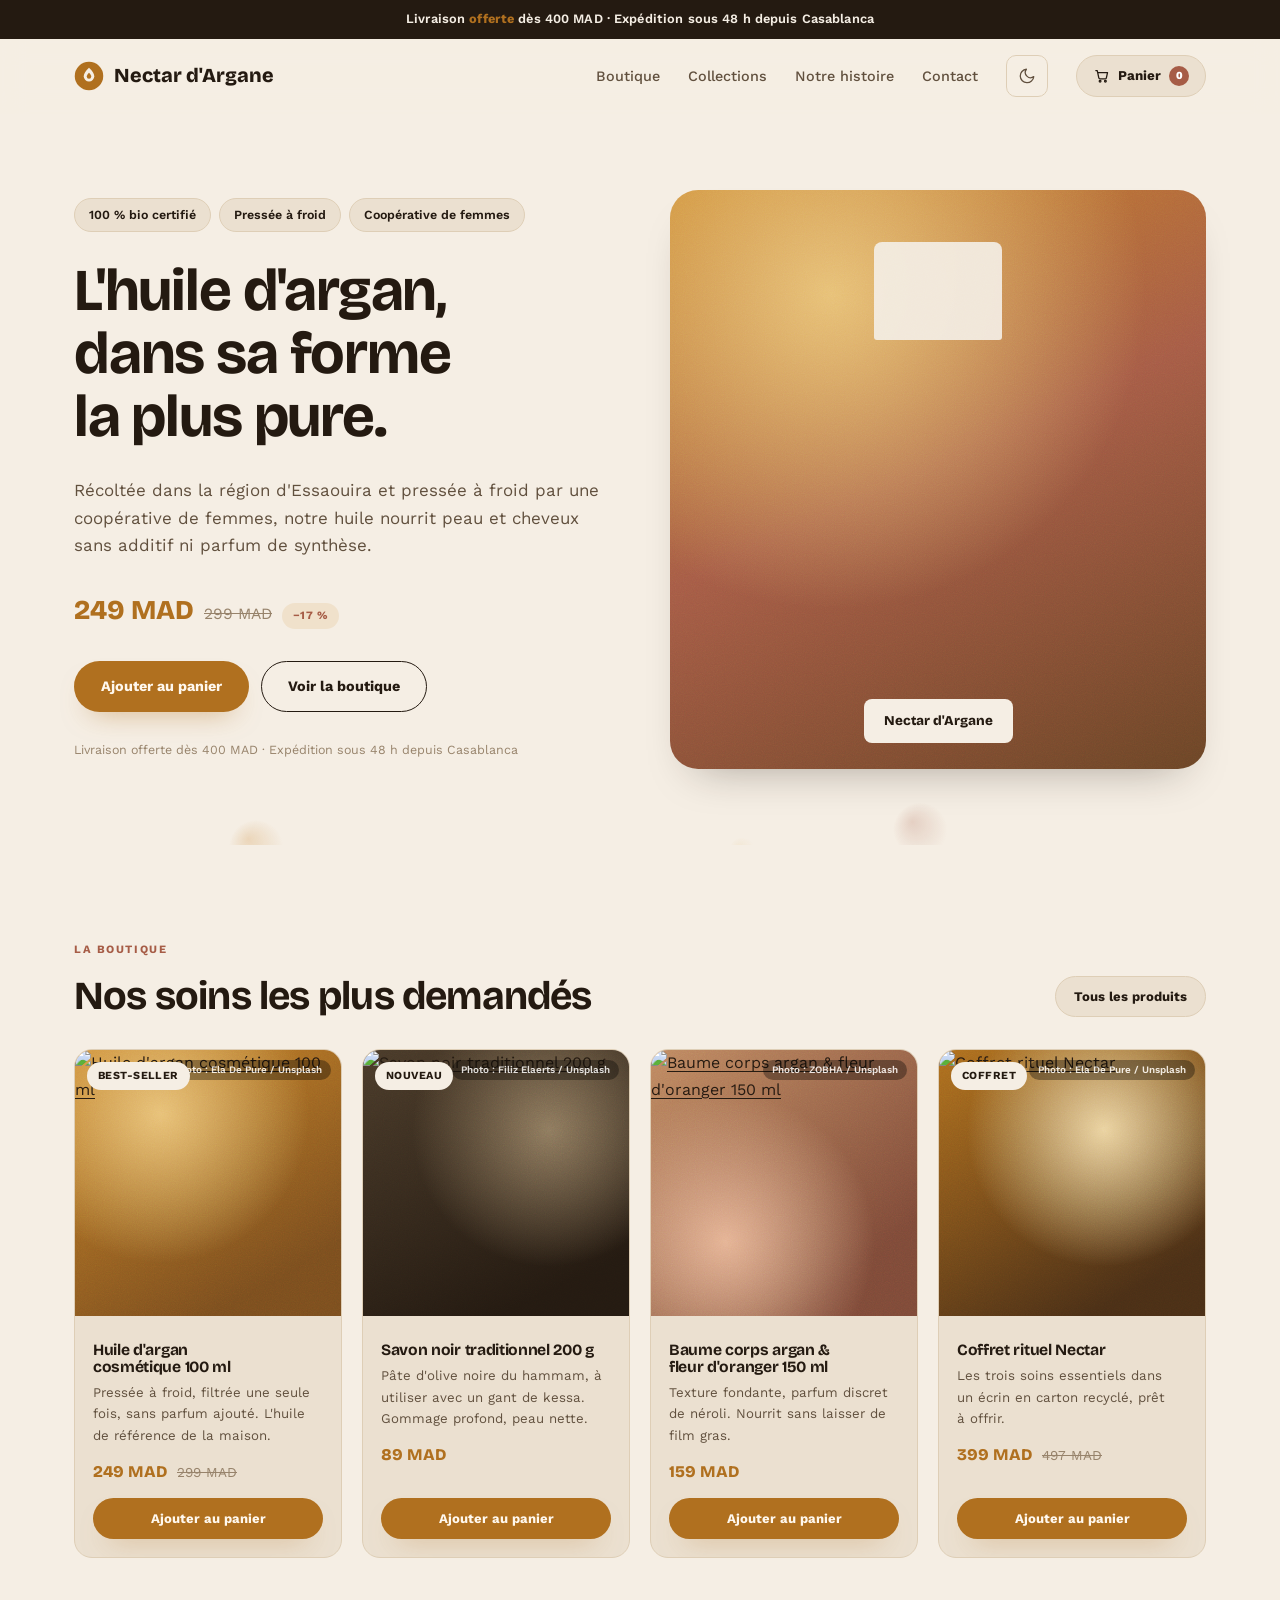
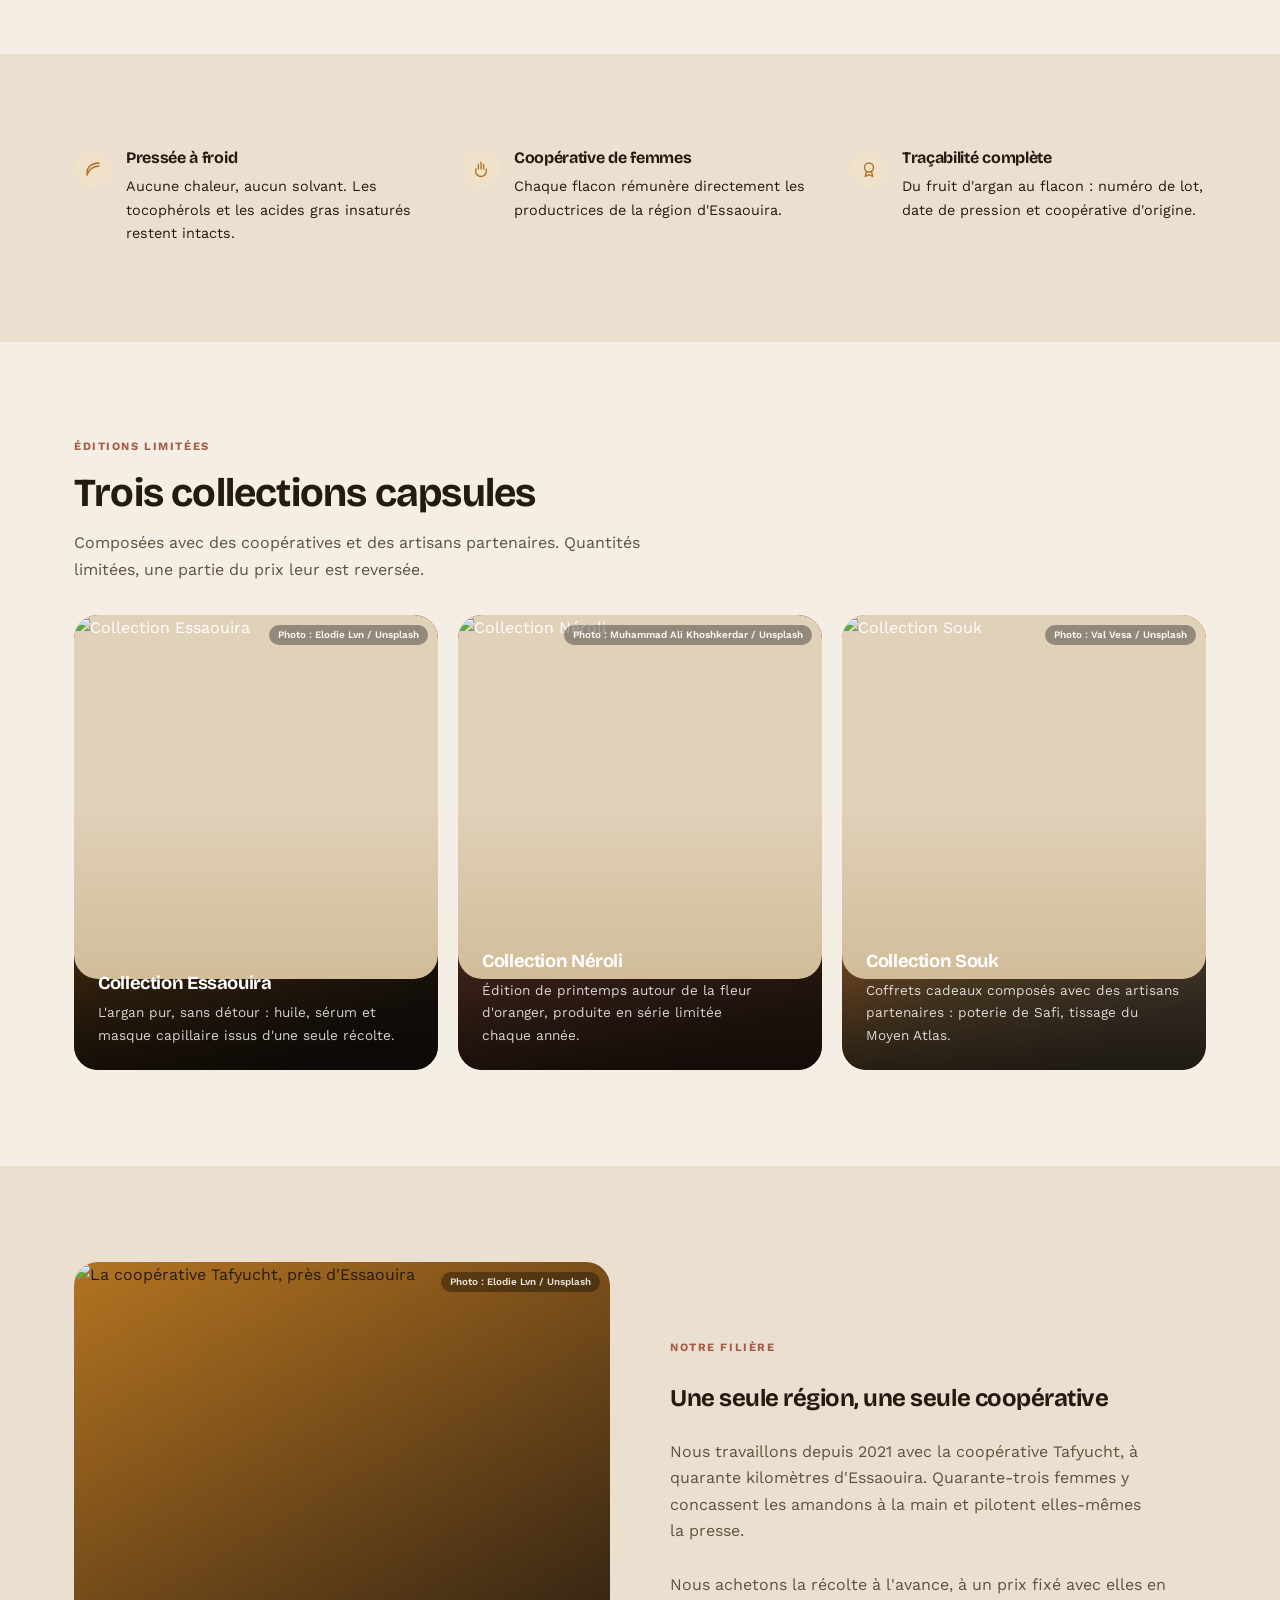
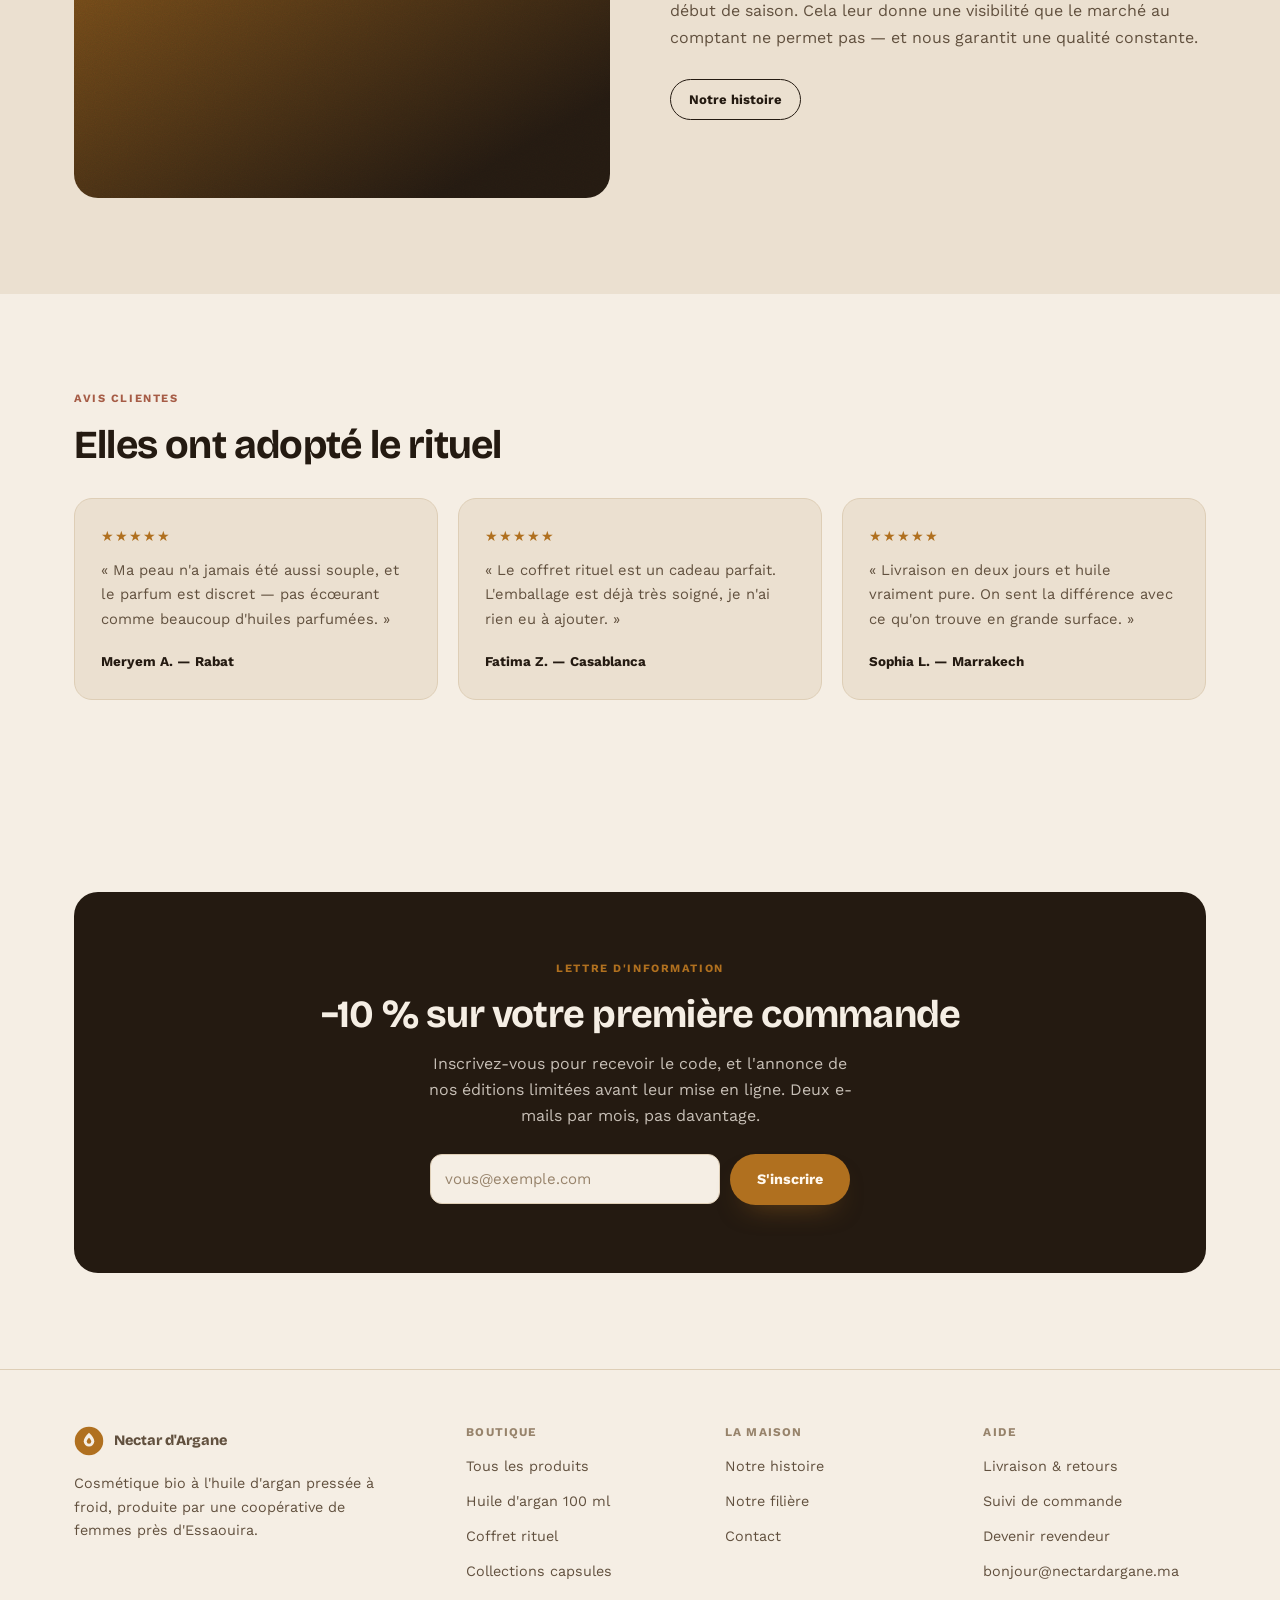
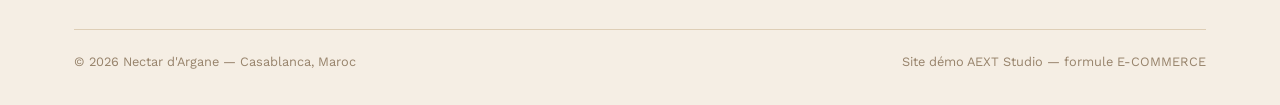
==== index.html @ ee4e7b62 "Site ecommerce-nectar-argane — livraison AEXT Studio" ====
<!DOCTYPE html>
<html lang="fr">
<head>
  <meta charset="utf-8">
  <meta name="viewport" content="width=device-width, initial-scale=1">

  <title>Nectar d&#x27;Argane — Cosmétique bio à l&#x27;huile d&#x27;argan</title>
  <meta name="description" content="Huile d&#x27;argan bio pressée à froid, savon noir, baumes et coffrets. Produits par une coopérative de femmes près d&#x27;Essaouira. Livraison offerte dès 400 MAD.">
  <link rel="canonical" href="https://nectardargane.ma/">

  <meta name="theme-color" content="#F5EEE4" media="(prefers-color-scheme: light)">
  <meta name="theme-color" content="#1B1310" media="(prefers-color-scheme: dark)">

  <meta property="og:type" content="website">
  <meta property="og:site_name" content="Nectar d&#x27;Argane">
  <meta property="og:title" content="Nectar d&#x27;Argane — Cosmétique bio à l&#x27;huile d&#x27;argan">
  <meta property="og:description" content="Huile d&#x27;argan bio pressée à froid, savon noir, baumes et coffrets. Produits par une coopérative de femmes près d&#x27;Essaouira. Livraison offerte dès 400 MAD.">
  <meta property="og:url" content="https://nectardargane.ma/">
  <meta property="og:locale" content="fr_MA">
  <meta property="og:image" content="https://nectardargane.ma/assets/img/og-image.png">
  <meta property="og:image:width" content="1200">
  <meta property="og:image:height" content="630">
  <meta name="twitter:card" content="summary_large_image">
  <meta name="twitter:title" content="Nectar d&#x27;Argane — Cosmétique bio à l&#x27;huile d&#x27;argan">
  <meta name="twitter:description" content="Huile d&#x27;argan bio pressée à froid, savon noir, baumes et coffrets. Produits par une coopérative de femmes près d&#x27;Essaouira. Livraison offerte dès 400 MAD.">
  <meta name="twitter:image" content="https://nectardargane.ma/assets/img/og-image.png">

  <link rel="icon" href="assets/img/favicon.svg" type="image/svg+xml">
  <link rel="apple-touch-icon" href="assets/img/favicon.svg">
  <link rel="manifest" href="site.webmanifest">

  <link rel="preconnect" href="https://fonts.googleapis.com">
  <link rel="preconnect" href="https://fonts.gstatic.com" crossorigin>
  <link rel="stylesheet" href="https://fonts.googleapis.com/css2?family=Bricolage+Grotesque:opsz,wght@12..96,400;12..96,600;12..96,700;12..96,800&family=Work+Sans:wght@400;500;600;700&display=swap">

  <link rel="stylesheet" href="assets/css/base.css">
  <link rel="stylesheet" href="assets/css/theme.css">

  <script>(function(){try{var t=localStorage.getItem('aext-theme');if(t==='dark'||t==='light')document.documentElement.setAttribute('data-theme',t);}catch(e){}})();</script>
  <script type="application/ld+json">{"@context":"https://schema.org","@type":"Store","name":"Nectar d'Argane","description":"Cosmétique bio à l'huile d'argan pressée à froid, en filière équitable.","url":"https://nectardargane.ma","email":"bonjour@nectardargane.ma","telephone":"+212600000000","image":"https://nectardargane.ma/assets/img/og-image.png","priceRange":"89 - 649 MAD","currenciesAccepted":"MAD","paymentAccepted":"Carte bancaire, paiement à la livraison","address":{"@type":"PostalAddress","addressLocality":"Casablanca","addressCountry":"MA"},"areaServed":{"@type":"Country","name":"Maroc"}}</script>
</head>
<body>

<a class="skip-link" href="#main">Aller au contenu</a>
<div class="announce">Livraison <strong>offerte</strong> dès 400 MAD · Expédition sous 48 h depuis Casablanca</div>

<header class="site-header">
  <div class="container site-header__inner">
    <a class="brand" href="index.html" aria-label="Nectar d&#x27;Argane — accueil"><svg xmlns="http://www.w3.org/2000/svg" viewBox="0 0 40 40" width="40" height="40" role="img" aria-label="Nectar d'Argane">
  <circle cx="20" cy="20" r="19" fill="#B0701F"/>
  <path d="M20 9c4.5 4.4 7 8 7 11.4A7 7 0 0 1 13 20.4C13 17 15.5 13.4 20 9z" fill="#F5EEE4"/>
  <path d="M20 15.5c1.9 2 3 3.6 3 5.1a3 3 0 1 1-6 0c0-1.5 1.1-3.1 3-5.1z" fill="#B0701F"/>
</svg><span>Nectar d'Argane</span></a>

    <nav class="nav" aria-label="Navigation principale">
      <ul class="nav__list">
            <li><a class="nav__link" href="boutique.html">Boutique</a></li>
            <li><a class="nav__link" href="collections.html">Collections</a></li>
            <li><a class="nav__link" href="histoire.html">Notre histoire</a></li>
            <li><a class="nav__link" href="contact.html">Contact</a></li>
      </ul>
      <button class="theme-toggle" data-theme-toggle type="button" aria-label="Changer de thème"><svg class="theme-toggle__moon" viewBox="0 0 24 24" fill="none" stroke="currentColor" stroke-width="1.7" stroke-linecap="round" stroke-linejoin="round" aria-hidden="true"><path d="M21 12.8A9 9 0 1 1 11.2 3a7 7 0 0 0 9.8 9.8z"/></svg><svg class="theme-toggle__sun" viewBox="0 0 24 24" fill="none" stroke="currentColor" stroke-width="1.7" stroke-linecap="round" aria-hidden="true"><circle cx="12" cy="12" r="4"/><path d="M12 2v2M12 20v2M4.9 4.9l1.4 1.4M17.7 17.7l1.4 1.4M2 12h2M20 12h2M4.9 19.1l1.4-1.4M17.7 6.3l1.4-1.4"/></svg></button>
      <a class="cart-btn" href="panier.html" data-cart-btn aria-label="Panier vide"><svg viewBox="0 0 24 24" width="17" height="17" fill="none" stroke="currentColor" stroke-width="1.8" stroke-linecap="round" stroke-linejoin="round" aria-hidden="true"><path d="M4 5h2l2.2 10.5a1.6 1.6 0 0 0 1.6 1.3h7.4a1.6 1.6 0 0 0 1.6-1.2L20.5 8H7"/><circle cx="10" cy="20" r="1.2"/><circle cx="17.5" cy="20" r="1.2"/></svg><span class="cart-btn__label">Panier</span> <span class="cart-count" data-cart-count>0</span></a>
    </nav>

    <button class="nav-toggle" data-nav-toggle type="button"
            aria-expanded="false" aria-controls="nav-drawer" aria-label="Ouvrir le menu"><svg class="nav-toggle__open" viewBox="0 0 24 24" fill="none" stroke="currentColor" stroke-width="1.8" stroke-linecap="round" aria-hidden="true"><path d="M3 6h18M3 12h18M3 18h18"/></svg><svg class="nav-toggle__close" viewBox="0 0 24 24" fill="none" stroke="currentColor" stroke-width="1.8" stroke-linecap="round" aria-hidden="true"><path d="M6 6l12 12M18 6L6 18"/></svg></button>
  </div>

  <div class="nav-drawer" id="nav-drawer" data-nav-drawer data-open="false">
        <a href="boutique.html">Boutique</a>
        <a href="collections.html">Collections</a>
        <a href="histoire.html">Notre histoire</a>
        <a href="contact.html">Contact</a>
    <a class="btn btn--primary" href="panier.html">Panier</a>
  </div>
</header>

<main id="main">

  <section class="hero">
    <canvas class="hero-canvas" data-hero-canvas aria-hidden="true"></canvas>
    <div class="container hero__grid">
      <div class="flow flow--lg" data-reveal>
        <div class="cluster" style="--cluster-gap:8px">
          <span class="pill">100 % bio certifié</span>
          <span class="pill">Pressée à froid</span>
          <span class="pill">Coopérative de femmes</span>
        </div>
        <h1>L'huile d'argan, dans sa forme la plus pure.</h1>
        <p class="lede">Récoltée dans la région d'Essaouira et pressée à froid par une coopérative de femmes,
           notre huile nourrit peau et cheveux sans additif ni parfum de synthèse.</p>
        <div class="price">
          <span class="price__now">249 MAD</span>
          <span class="price__was">299 MAD</span>
          <span class="badge">−17 %</span>
        </div>
        <div class="cluster">
          <button class="btn btn--primary" type="button" data-add-to-cart data-id="huile-argan-100" data-name="Huile d'argan 100 ml" data-price="249" data-art="art--huile">Ajouter au panier</button>
          <a class="btn btn--ghost" href="boutique.html">Voir la boutique</a>
        </div>
        <p class="form__note">Livraison offerte dès 400 MAD · Expédition sous 48 h depuis Casablanca</p>
      </div>
      <div class="bottle" data-reveal><span class="bottle__label">Nectar d'Argane</span></div>
    </div>
  </section>

  <section class="section">
    <div class="container">
      <div class="cluster" style="justify-content:space-between;align-items:flex-end;gap:24px;margin-bottom:32px">
        <div class="section-head flow" data-reveal>
          <span class="eyebrow">La boutique</span>
          <h2>Nos soins les plus demandés</h2>
        </div>
        <a class="btn btn--quiet btn--sm" href="boutique.html" data-reveal>Tous les produits</a>
      </div>
      <div class="grid grid--4">
        <article class="card product-card" data-reveal>
        <div class="media art art--huile">
          <a href="produit-huile-argan.html" style="display:block;width:100%;height:100%"><img src="https://images.unsplash.com/photo-1779492907379-0894f8807533?crop=entropy&amp;cs=tinysrgb&amp;fit=max&amp;fm=jpg&amp;q=80&amp;w=1080" alt="Huile d'argan cosmétique 100 ml" loading="lazy" decoding="async"></a>
          <a class="media__credit" href="https://unsplash.com/@eladepure?utm_source=aext-studio&amp;utm_medium=referral" target="_blank" rel="noopener noreferrer">Photo : Ela De Pure / Unsplash</a>
          <span class="media__tag">Best-seller</span>
        </div>
        <div class="product-card__body">
          <a href="produit-huile-argan.html" style="text-decoration:none;color:inherit"><h3>Huile d'argan cosmétique 100 ml</h3></a>
          <p style="font-size:.83rem;margin:0">Pressée à froid, filtrée une seule fois, sans parfum ajouté. L'huile de référence de la maison.</p>
          <div class="price" style="margin-block:6px">
            <span class="product-card__price">249 MAD</span><span class="price__was" style="font-size:.85rem">299 MAD</span>
          </div>
          <button class="btn btn--primary btn--sm btn--full" type="button" data-add-to-cart data-id="huile-argan-100" data-name="Huile d'argan 100 ml" data-price="249" data-art="art--huile">Ajouter au panier</button>
        </div>
      </article>
        <article class="card product-card" data-reveal>
        <div class="media art art--savon">
          <a href="produit-savon-noir.html" style="display:block;width:100%;height:100%"><img src="https://images.unsplash.com/photo-1751965681313-bf6caf8594a4?crop=entropy&amp;cs=tinysrgb&amp;fit=max&amp;fm=jpg&amp;q=80&amp;w=1080" alt="Savon noir traditionnel 200 g" loading="lazy" decoding="async"></a>
          <a class="media__credit" href="https://unsplash.com/@filizelaerts?utm_source=aext-studio&amp;utm_medium=referral" target="_blank" rel="noopener noreferrer">Photo : Filiz Elaerts / Unsplash</a>
          <span class="media__tag">Nouveau</span>
        </div>
        <div class="product-card__body">
          <a href="produit-savon-noir.html" style="text-decoration:none;color:inherit"><h3>Savon noir traditionnel 200 g</h3></a>
          <p style="font-size:.83rem;margin:0">Pâte d'olive noire du hammam, à utiliser avec un gant de kessa. Gommage profond, peau nette.</p>
          <div class="price" style="margin-block:6px">
            <span class="product-card__price">89 MAD</span>
          </div>
          <button class="btn btn--primary btn--sm btn--full" type="button" data-add-to-cart data-id="savon-noir-200" data-name="Savon noir 200 g" data-price="89" data-art="art--savon">Ajouter au panier</button>
        </div>
      </article>
        <article class="card product-card" data-reveal>
        <div class="media art art--baume">
          <a href="produit-baume-corps.html" style="display:block;width:100%;height:100%"><img src="https://images.unsplash.com/photo-1732861612298-969e145fc4b7?crop=entropy&amp;cs=tinysrgb&amp;fit=max&amp;fm=jpg&amp;q=80&amp;w=1080" alt="Baume corps argan &amp; fleur d'oranger 150 ml" loading="lazy" decoding="async"></a>
          <a class="media__credit" href="https://unsplash.com/@zobhalife?utm_source=aext-studio&amp;utm_medium=referral" target="_blank" rel="noopener noreferrer">Photo : ZOBHA / Unsplash</a>
          
        </div>
        <div class="product-card__body">
          <a href="produit-baume-corps.html" style="text-decoration:none;color:inherit"><h3>Baume corps argan &amp; fleur d'oranger 150 ml</h3></a>
          <p style="font-size:.83rem;margin:0">Texture fondante, parfum discret de néroli. Nourrit sans laisser de film gras.</p>
          <div class="price" style="margin-block:6px">
            <span class="product-card__price">159 MAD</span>
          </div>
          <button class="btn btn--primary btn--sm btn--full" type="button" data-add-to-cart data-id="baume-corps-150" data-name="Baume corps 150 ml" data-price="159" data-art="art--baume">Ajouter au panier</button>
        </div>
      </article>
        <article class="card product-card" data-reveal>
        <div class="media art art--coffret">
          <a href="produit-coffret.html" style="display:block;width:100%;height:100%"><img src="https://images.unsplash.com/photo-1765963449601-02d96e3dcfcb?crop=entropy&amp;cs=tinysrgb&amp;fit=max&amp;fm=jpg&amp;q=80&amp;w=1080" alt="Coffret rituel Nectar" loading="lazy" decoding="async"></a>
          <a class="media__credit" href="https://unsplash.com/@eladepure?utm_source=aext-studio&amp;utm_medium=referral" target="_blank" rel="noopener noreferrer">Photo : Ela De Pure / Unsplash</a>
          <span class="media__tag">Coffret</span>
        </div>
        <div class="product-card__body">
          <a href="produit-coffret.html" style="text-decoration:none;color:inherit"><h3>Coffret rituel Nectar</h3></a>
          <p style="font-size:.83rem;margin:0">Les trois soins essentiels dans un écrin en carton recyclé, prêt à offrir.</p>
          <div class="price" style="margin-block:6px">
            <span class="product-card__price">399 MAD</span><span class="price__was" style="font-size:.85rem">497 MAD</span>
          </div>
          <button class="btn btn--primary btn--sm btn--full" type="button" data-add-to-cart data-id="coffret-rituel" data-name="Coffret rituel" data-price="399" data-art="art--coffret">Ajouter au panier</button>
        </div>
      </article>
      </div>
    </div>
  </section>

  <section class="section surface">
    <div class="container">
      <div class="grid grid--3" style="--grid-gap:32px">
        <div class="promise" data-reveal>
          <span class="promise__mark"><svg viewBox="0 0 24 24" fill="none" stroke="currentColor" stroke-width="1.8" stroke-linecap="round" stroke-linejoin="round"><path d="M20 4C10 4 4 9.5 4 17c0 1 .1 2 .3 3"/><path d="M4.5 19C7 12 12.5 8.5 20 8"/></svg></span>
          <div class="flow flow--sm">
            <h3 style="font-size:1rem">Pressée à froid</h3>
            <p style="font-size:.9rem">Aucune chaleur, aucun solvant. Les tocophérols et les acides gras insaturés restent intacts.</p>
          </div>
        </div>
        <div class="promise" data-reveal>
          <span class="promise__mark"><svg viewBox="0 0 24 24" fill="none" stroke="currentColor" stroke-width="1.8" stroke-linecap="round" stroke-linejoin="round"><path d="M12 3v9M8.5 6v6M15.5 6v6"/><path d="M5 12v3a7 7 0 0 0 14 0v-3"/></svg></span>
          <div class="flow flow--sm">
            <h3 style="font-size:1rem">Coopérative de femmes</h3>
            <p style="font-size:.9rem">Chaque flacon rémunère directement les productrices de la région d'Essaouira.</p>
          </div>
        </div>
        <div class="promise" data-reveal>
          <span class="promise__mark"><svg viewBox="0 0 24 24" fill="none" stroke="currentColor" stroke-width="1.8" stroke-linecap="round" stroke-linejoin="round"><circle cx="12" cy="10" r="6"/><path d="M8.5 15.5 7 22l5-2.5L17 22l-1.5-6.5"/></svg></span>
          <div class="flow flow--sm">
            <h3 style="font-size:1rem">Traçabilité complète</h3>
            <p style="font-size:.9rem">Du fruit d'argan au flacon : numéro de lot, date de pression et coopérative d'origine.</p>
          </div>
        </div>
      </div>
    </div>
  </section>

  <section class="section">
    <div class="container">
      <div class="section-head flow" data-reveal style="margin-bottom:32px">
        <span class="eyebrow">Éditions limitées</span>
        <h2>Trois collections capsules</h2>
        <p>Composées avec des coopératives et des artisans partenaires. Quantités limitées, une partie du prix leur est reversée.</p>
      </div>
      <div class="grid grid--3">
        <div class="collection-card art art--essaouira" data-reveal>
          <div class="media" style="position:absolute;inset:0;border-radius:inherit;z-index:0"><img src="https://images.unsplash.com/photo-1672753047642-d7d556483ae9?crop=entropy&amp;cs=tinysrgb&amp;fit=max&amp;fm=jpg&amp;q=80&amp;w=1080" alt="Collection Essaouira" loading="lazy" decoding="async"></div>
          <a class="media__credit" href="https://unsplash.com/@elodielv?utm_source=aext-studio&amp;utm_medium=referral" target="_blank" rel="noopener noreferrer">Photo : Elodie Lvn / Unsplash</a>
          <a href="collections.html" style="text-decoration:none;color:inherit;display:block;position:relative;z-index:1">
            <div class="flow flow--sm">
              <h3>Collection Essaouira</h3>
              <p>L'argan pur, sans détour : huile, sérum et masque capillaire issus d'une seule récolte.</p>
            </div>
          </a>
        </div>
        <div class="collection-card art art--neroli" data-reveal>
          <div class="media" style="position:absolute;inset:0;border-radius:inherit;z-index:0"><img src="https://images.unsplash.com/photo-1651057280467-6fb1f9001c78?crop=entropy&amp;cs=tinysrgb&amp;fit=max&amp;fm=jpg&amp;q=80&amp;w=1080" alt="Collection Néroli" loading="lazy" decoding="async"></div>
          <a class="media__credit" href="https://unsplash.com/@muhammadali666?utm_source=aext-studio&amp;utm_medium=referral" target="_blank" rel="noopener noreferrer">Photo : Muhammad Ali Khoshkerdar / Unsplash</a>
          <a href="collections.html" style="text-decoration:none;color:inherit;display:block;position:relative;z-index:1">
            <div class="flow flow--sm">
              <h3>Collection Néroli</h3>
              <p>Édition de printemps autour de la fleur d'oranger, produite en série limitée chaque année.</p>
            </div>
          </a>
        </div>
        <div class="collection-card art art--souk" data-reveal>
          <div class="media" style="position:absolute;inset:0;border-radius:inherit;z-index:0"><img src="https://images.unsplash.com/photo-1772203151689-9aef3e0396be?crop=entropy&amp;cs=tinysrgb&amp;fit=max&amp;fm=jpg&amp;q=80&amp;w=1080" alt="Collection Souk" loading="lazy" decoding="async"></div>
          <a class="media__credit" href="https://unsplash.com/@adspedia?utm_source=aext-studio&amp;utm_medium=referral" target="_blank" rel="noopener noreferrer">Photo : Val Vesa / Unsplash</a>
          <a href="collections.html" style="text-decoration:none;color:inherit;display:block;position:relative;z-index:1">
            <div class="flow flow--sm">
              <h3>Collection Souk</h3>
              <p>Coffrets cadeaux composés avec des artisans partenaires : poterie de Safi, tissage du Moyen Atlas.</p>
            </div>
          </a>
        </div>
      </div>
    </div>
  </section>

  <section class="section surface">
    <div class="container">
      <div class="grid grid--split" style="--split:1fr 1fr;gap:clamp(32px,5vw,60px)">
        <div class="media art art--essaouira" style="--media-ratio:1/1;border-radius:var(--radius-lg)" data-reveal><img src="https://images.unsplash.com/photo-1672753047642-d7d556483ae9?crop=entropy&amp;cs=tinysrgb&amp;fit=max&amp;fm=jpg&amp;q=80&amp;w=1080" alt="La coopérative Tafyucht, près d'Essaouira" loading="lazy" decoding="async"><a class="media__credit" href="https://unsplash.com/@elodielv?utm_source=aext-studio&amp;utm_medium=referral" target="_blank" rel="noopener noreferrer">Photo : Elodie Lvn / Unsplash</a></div>
        <div class="flow flow--lg" data-reveal>
          <span class="eyebrow">Notre filière</span>
          <h2>Une seule région, une seule coopérative</h2>
          <p class="text-soft">Nous travaillons depuis 2021 avec la coopérative Tafyucht, à quarante kilomètres d'Essaouira.
             Quarante-trois femmes y concassent les amandons à la main et pilotent elles-mêmes la presse.</p>
          <p class="text-soft">Nous achetons la récolte à l'avance, à un prix fixé avec elles en début de saison.
             Cela leur donne une visibilité que le marché au comptant ne permet pas — et nous garantit une qualité constante.</p>
          <div class="cluster"><a class="btn btn--ghost btn--sm" href="histoire.html">Notre histoire</a></div>
        </div>
      </div>
    </div>
  </section>

  <section class="section">
    <div class="container">
      <div class="section-head flow" data-reveal style="margin-bottom:32px">
        <span class="eyebrow">Avis clientes</span>
        <h2>Elles ont adopté le rituel</h2>
      </div>
      <div class="grid grid--3">
        <article class="card" data-reveal>
          <div class="stars" aria-label="5 étoiles sur 5">★★★★★</div>
          <p style="font-size:.92rem">« Ma peau n'a jamais été aussi souple, et le parfum est discret — pas écœurant comme beaucoup d'huiles parfumées. »</p>
          <strong style="font-size:.84rem;margin-top:auto;padding-top:10px">Meryem A. — Rabat</strong>
        </article>
        <article class="card" data-reveal>
          <div class="stars" aria-label="5 étoiles sur 5">★★★★★</div>
          <p style="font-size:.92rem">« Le coffret rituel est un cadeau parfait. L'emballage est déjà très soigné, je n'ai rien eu à ajouter. »</p>
          <strong style="font-size:.84rem;margin-top:auto;padding-top:10px">Fatima Z. — Casablanca</strong>
        </article>
        <article class="card" data-reveal>
          <div class="stars" aria-label="5 étoiles sur 5">★★★★★</div>
          <p style="font-size:.92rem">« Livraison en deux jours et huile vraiment pure. On sent la différence avec ce qu'on trouve en grande surface. »</p>
          <strong style="font-size:.84rem;margin-top:auto;padding-top:10px">Sophia L. — Marrakech</strong>
        </article>
      </div>
    </div>
  </section>


  <section class="section">
    <div class="container">
      <div class="cta-band" data-reveal>
        <div class="flow" style="align-items:center">
          <span class="eyebrow" style="color:var(--accent)">Lettre d'information</span>
          <h2 style="font-size:clamp(1.7rem,3.2vw,2.4rem)">−10 % sur votre première commande</h2>
          <p style="max-width:44ch">Inscrivez-vous pour recevoir le code, et l'annonce de nos éditions limitées
             avant leur mise en ligne. Deux e-mails par mois, pas davantage.</p>
          <form class="form" data-form novalidate style="max-width:420px;width:100%;margin-top:8px">
            <div class="cluster" style="--cluster-gap:10px;flex-wrap:nowrap;align-items:flex-start">
              <div class="field" style="flex:1">
                <label class="visually-hidden" for="nl-mail">Votre adresse e-mail</label>
                <input id="nl-mail" name="email" type="email" required placeholder="vous@exemple.com"
                       style="background:var(--ground)">
                <span class="field__error">Merci d'indiquer une adresse e-mail valide.</span>
              </div>
              <button class="btn btn--primary" type="submit">S'inscrire</button>
            </div>
            <div class="honeypot" aria-hidden="true">
              <label for="nl-hp">Ne pas remplir</label>
              <input id="nl-hp" name="site-web" type="text" tabindex="-1" autocomplete="off">
            </div>
            <p class="form__status" role="status" aria-live="polite"></p>
          </form>
        </div>
      </div>
    </div>
  </section>
</main>

<footer class="site-footer">
  <div class="container">
    <div class="site-footer__grid">
      <div class="flow">
        <a class="brand" href="index.html"><svg xmlns="http://www.w3.org/2000/svg" viewBox="0 0 40 40" width="40" height="40" role="img" aria-label="Nectar d'Argane">
  <circle cx="20" cy="20" r="19" fill="#B0701F"/>
  <path d="M20 9c4.5 4.4 7 8 7 11.4A7 7 0 0 1 13 20.4C13 17 15.5 13.4 20 9z" fill="#F5EEE4"/>
  <path d="M20 15.5c1.9 2 3 3.6 3 5.1a3 3 0 1 1-6 0c0-1.5 1.1-3.1 3-5.1z" fill="#B0701F"/>
</svg><span>Nectar d&#x27;Argane</span></a>
        <p class="text-soft" style="font-size:.9rem;max-width:34ch">Cosmétique bio à l&#x27;huile d&#x27;argan pressée à froid, produite par une coopérative de femmes près d&#x27;Essaouira.</p>
        
      </div>
      <div>
        <h4>Boutique</h4>
        <ul>
          <li><a href="boutique.html">Tous les produits</a></li>
          <li><a href="produit-huile-argan.html">Huile d&#x27;argan 100 ml</a></li>
          <li><a href="produit-coffret.html">Coffret rituel</a></li>
          <li><a href="collections.html">Collections capsules</a></li>
        </ul>
      </div>
      <div>
        <h4>La maison</h4>
        <ul>
          <li><a href="histoire.html">Notre histoire</a></li>
          <li><a href="histoire.html">Notre filière</a></li>
          <li><a href="contact.html">Contact</a></li>
        </ul>
      </div>
      <div>
        <h4>Aide</h4>
        <ul>
          <li><a href="boutique.html">Livraison &amp; retours</a></li>
          <li><a href="contact.html">Suivi de commande</a></li>
          <li><a href="contact.html">Devenir revendeur</a></li>
          <li><a href="mailto:bonjour@nectardargane.ma">bonjour@nectardargane.ma</a></li>
        </ul>
      </div>
    </div>
    <div class="site-footer__bottom">
      <span>© <span data-year>2026</span> Nectar d&#x27;Argane — Casablanca, Maroc</span>
      <span>Site démo AEXT Studio — formule E-COMMERCE</span>
    </div>
  </div>
</footer>

<script src="assets/js/main.js" defer></script>
<script src="assets/js/hero.js" defer></script>
<script src="assets/js/cart.js" defer></script>
</body>
</html>
---- assets/css/base.css ----
/* ==========================================================================
   base.css — socle structurel commun (AEXT Studio)
   Ne contient AUCUNE couleur en dur : tout passe par les tokens de theme.css
   Ordre des couches : reset → layout → components → utilities
   ========================================================================== */
@layer reset, layout, components, utilities;

/* ---------- RESET ---------------------------------------------------- */
@layer reset {
  *, *::before, *::after { box-sizing: border-box; }
  * { margin: 0; }

  html {
    -webkit-text-size-adjust: 100%;
    scroll-behavior: smooth;
    scroll-padding-top: var(--header-h, 72px);
  }

  body {
    min-height: 100svh;
    font-family: var(--font-body);
    font-size: var(--fs-base);
    line-height: var(--lh-body);
    color: var(--ink);
    background: var(--ground);
    -webkit-font-smoothing: antialiased;
    text-rendering: optimizeLegibility;
  }

  img, picture, svg, video, canvas { display: block; max-width: 100%; }
  input, button, textarea, select { font: inherit; color: inherit; }
  button { background: none; border: none; cursor: pointer; }

  h1, h2, h3, h4 {
    font-family: var(--font-display);
    font-weight: var(--fw-display);
    line-height: var(--lh-display);
    letter-spacing: var(--ls-display);
    text-wrap: balance;
    color: var(--ink);
  }
  p, li { text-wrap: pretty; }

  a { color: inherit; text-decoration-thickness: 1px; text-underline-offset: 3px; }

  :focus-visible {
    outline: 2px solid var(--focus, var(--accent));
    outline-offset: 3px;
    border-radius: 2px;
  }

  ::selection { background: var(--accent); color: var(--on-accent); }

  @media (prefers-reduced-motion: reduce) {
    html { scroll-behavior: auto; }
    *, *::before, *::after {
      animation-duration: .01ms !important;
      animation-iteration-count: 1 !important;
      transition-duration: .01ms !important;
    }
  }
}

/* ---------- LAYOUT ---------------------------------------------------- */
@layer layout {
  .container {
    width: 100%;
    max-width: var(--measure-wide, 1160px);
    margin-inline: auto;
    padding-inline: var(--gutter, 24px);
  }
  .container--narrow { max-width: var(--measure-narrow, 760px); }

  .section { padding-block: var(--section-y, clamp(56px, 8vw, 104px)); }
  .section--tight { padding-block: clamp(36px, 5vw, 64px); }

  /* Flow : espacement vertical géré par le parent, jamais par les marges */
  .flow { display: flex; flex-direction: column; gap: var(--flow-gap, 1rem); }
  .flow--lg { --flow-gap: 1.75rem; }
  .flow--sm { --flow-gap: .5rem; }

  .cluster {
    display: flex; flex-wrap: wrap;
    gap: var(--cluster-gap, 12px);
    align-items: var(--cluster-align, center);
  }

  .grid { display: grid; gap: var(--grid-gap, 20px); }
  .grid--2 { grid-template-columns: repeat(2, minmax(0, 1fr)); }
  .grid--3 { grid-template-columns: repeat(3, minmax(0, 1fr)); }
  .grid--4 { grid-template-columns: repeat(4, minmax(0, 1fr)); }
  .grid--split { grid-template-columns: var(--split, 1fr 1fr); align-items: center; }

  @media (max-width: 960px) {
    .grid--4 { grid-template-columns: repeat(2, minmax(0, 1fr)); }
    .grid--3 { grid-template-columns: repeat(2, minmax(0, 1fr)); }
    .grid--split { grid-template-columns: 1fr; }
  }
  @media (max-width: 620px) {
    .grid--2, .grid--3, .grid--4 { grid-template-columns: minmax(0, 1fr); }
  }

  /* Le contenu large scrolle dans son conteneur, jamais le body */
  .scroll-x { overflow-x: auto; -webkit-overflow-scrolling: touch; }
}

/* ---------- COMPONENTS ------------------------------------------------ */
@layer components {

  /* Accès clavier */
  .skip-link {
    position: absolute; left: 12px; top: -100px; z-index: 999;
    background: var(--ink); color: var(--ground);
    padding: 10px 16px; border-radius: var(--radius-sm);
    transition: top .18s ease;
  }
  .skip-link:focus-visible { top: 12px; }

  /* --- En-tête --- */
  .site-header {
    position: sticky; top: 0; z-index: 100;
    background: color-mix(in srgb, var(--ground) 86%, transparent);
    backdrop-filter: blur(12px);
    border-bottom: 1px solid transparent;
    transition: border-color .25s ease, background .25s ease;
  }
  .site-header[data-scrolled="true"] {
    border-bottom-color: var(--line);
    background: color-mix(in srgb, var(--ground) 94%, transparent);
  }
  .site-header__inner {
    display: flex; align-items: center; justify-content: space-between;
    gap: 20px; min-height: var(--header-h, 72px);
  }

  .brand {
    display: inline-flex; align-items: center; gap: 10px;
    font-family: var(--font-display);
    font-weight: var(--fw-brand, 700);
    font-size: var(--fs-brand, 1.15rem);
    letter-spacing: var(--ls-brand, 0);
    text-decoration: none; color: var(--ink);
  }
  .brand svg, .brand img { width: var(--brand-mark, 30px); height: var(--brand-mark, 30px); flex: none; }

  .nav { display: flex; align-items: center; gap: var(--nav-gap, 28px); }
  .nav__list { display: flex; align-items: center; gap: var(--nav-gap, 28px); list-style: none; padding: 0; }
  .nav__link {
    text-decoration: none; color: var(--ink-soft);
    font-size: var(--fs-nav, .9rem); font-weight: 500;
    padding-block: 6px; position: relative;
    transition: color .18s ease;
  }
  .nav__link:hover { color: var(--ink); }
  .nav__link[aria-current="page"] { color: var(--accent); }
  .nav__link[aria-current="page"]::after {
    content: ""; position: absolute; left: 0; right: 0; bottom: 0;
    height: 2px; background: var(--accent); border-radius: 2px;
  }

  .nav-toggle {
    display: none; width: 42px; height: 42px;
    border: 1px solid var(--line); border-radius: var(--radius-sm);
    align-items: center; justify-content: center; color: var(--ink);
  }
  .nav-toggle svg { width: 20px; height: 20px; }
  .nav-toggle__close { display: none; }
  .nav-toggle[aria-expanded="true"] .nav-toggle__open { display: none; }
  .nav-toggle[aria-expanded="true"] .nav-toggle__close { display: block; }

  .nav-drawer {
    display: none; flex-direction: column;
    padding: 8px var(--gutter, 24px) 24px;
    border-top: 1px solid var(--line);
  }
  .nav-drawer[data-open="true"] { display: flex; }
  .nav-drawer a {
    padding: 14px 0; text-decoration: none; color: var(--ink);
    border-bottom: 1px solid var(--line); font-size: 1rem;
  }
  .nav-drawer .btn { margin-top: 18px; text-align: center; border-bottom: none; }

  @media (max-width: 900px) {
    .nav__list, .nav .btn { display: none; }
    .nav-toggle { display: inline-flex; }
  }

  /* --- Boutons --- */
  .btn {
    display: inline-flex; align-items: center; justify-content: center; gap: 8px;
    padding: var(--btn-py, 13px) var(--btn-px, 26px);
    border-radius: var(--radius-btn, var(--radius-sm));
    font-family: var(--font-ui, var(--font-body));
    font-weight: var(--fw-btn, 600);
    font-size: var(--fs-btn, .92rem);
    letter-spacing: var(--ls-btn, 0);
    text-transform: var(--tt-btn, none);
    text-decoration: none; white-space: nowrap;
    border: 1px solid transparent;
    transition: transform .18s ease, background .18s ease, color .18s ease, border-color .18s ease, box-shadow .18s ease;
  }
  .btn:hover { transform: translateY(-2px); }
  .btn:active { transform: translateY(0); }

  .btn--primary { background: var(--accent); color: var(--on-accent); box-shadow: var(--shadow-btn, none); }
  .btn--primary:hover { background: var(--accent-hover, var(--accent)); }

  .btn--ghost { border-color: var(--ink); color: var(--ink); }
  .btn--ghost:hover { background: var(--ink); color: var(--ground); }

  .btn--quiet { border-color: var(--line); color: var(--ink); background: var(--surface); }
  .btn--quiet:hover { border-color: var(--accent); color: var(--accent); }

  .btn--full { width: 100%; }
  .btn--sm { --btn-py: 9px; --btn-px: 18px; --fs-btn: .82rem; }

  /* --- Typographie de section --- */
  .eyebrow {
    display: inline-block;
    font-family: var(--font-ui, var(--font-body));
    font-size: var(--fs-eyebrow, .72rem);
    font-weight: 700;
    letter-spacing: var(--ls-eyebrow, .14em);
    text-transform: uppercase;
    color: var(--accent-quiet, var(--accent));
  }
  .section-head { max-width: 62ch; }
  .section-head h2 { font-size: var(--fs-h2, clamp(1.65rem, 3vw, 2.35rem)); }
  .section-head p { color: var(--ink-soft); max-width: 58ch; }

  .lede { font-size: var(--fs-lede, 1.06rem); color: var(--ink-soft); max-width: 56ch; }
  .prose { max-width: 66ch; color: var(--ink-soft); }
  .prose h2, .prose h3 { color: var(--ink); margin-top: 1.6em; }
  .prose h2:first-child, .prose h3:first-child { margin-top: 0; }
  .prose p + p { margin-top: 1em; }
  .prose ul, .prose ol { padding-left: 1.2em; display: flex; flex-direction: column; gap: .5em; margin-block: 1em; }
  .prose blockquote {
    border-left: 3px solid var(--accent);
    padding-left: 20px; margin-block: 1.5em;
    font-style: italic; color: var(--ink);
  }

  /* --- Cartes --- */
  .card {
    background: var(--surface);
    border: 1px solid var(--line);
    border-radius: var(--radius-card, var(--radius-md));
    padding: var(--card-p, 26px);
    display: flex; flex-direction: column; gap: 10px;
    transition: transform .22s ease, box-shadow .22s ease, border-color .22s ease;
  }
  .card--link:hover { transform: translateY(-4px); box-shadow: var(--shadow-lift); border-color: var(--accent); }
  .card--flush { padding: 0; overflow: hidden; }
  .card h3 { font-size: var(--fs-card-title, 1.06rem); }
  .card p { color: var(--ink-soft); font-size: .92rem; }

  .media {
    position: relative; overflow: hidden;
    background: var(--surface-2);
    aspect-ratio: var(--media-ratio, 4 / 3);
  }
  .media > svg, .media > img { width: 100%; height: 100%; object-fit: cover; }
  .media__caption {
    position: absolute; inset-inline: 0; bottom: 0;
    padding: 20px 18px 16px;
    background: linear-gradient(to top, rgb(0 0 0 / .62), transparent);
    color: #fff; font-weight: 600; font-size: .88rem;
  }
  .media__tag {
    position: absolute; top: 12px; left: 12px; z-index: 1;
    background: var(--ground); color: var(--ink);
    font-size: .68rem; font-weight: 700; letter-spacing: .04em; text-transform: uppercase;
    padding: 5px 11px; border-radius: var(--radius-pill, 999px);
  }
  .media__credit {
    position: absolute; top: 10px; right: 10px; z-index: 1;
    box-sizing: border-box; max-width: calc(100% - 20px);
    font-size: .62rem; font-weight: 600; line-height: 1;
    color: #fff; background: rgb(0 0 0 / .42);
    padding: 5px 9px; border-radius: var(--radius-pill, 999px);
    text-decoration: none; opacity: .82; transition: opacity .18s ease;
    white-space: nowrap; overflow: hidden; text-overflow: ellipsis;
    display: block;
  }
  .media__credit:hover, .media__credit:focus-visible { opacity: 1; text-decoration: underline; }

  /* --- Pilules & badges --- */
  .pill {
    display: inline-flex; align-items: center; gap: 6px;
    border: 1px solid var(--line); background: var(--surface);
    border-radius: var(--radius-pill, 999px);
    padding: 6px 14px; font-size: .78rem; font-weight: 600;
  }
  .badge {
    display: inline-flex; align-items: center;
    background: var(--accent-wash); color: var(--accent-quiet, var(--accent));
    border-radius: var(--radius-pill, 999px);
    padding: 4px 11px; font-size: .7rem; font-weight: 700;
    letter-spacing: .04em; text-transform: uppercase;
  }
  .badge--good { background: var(--good-wash); color: var(--good); }
  .badge--warn { background: var(--warn-wash); color: var(--warn); }

  /* --- Statistiques --- */
  .stat { display: flex; flex-direction: column; gap: 4px; }
  .stat__value {
    font-family: var(--font-numeric, var(--font-display));
    font-size: var(--fs-stat, 2rem); font-weight: 700; line-height: 1;
    color: var(--accent); font-variant-numeric: tabular-nums;
  }
  .stat__label { font-size: .8rem; color: var(--ink-soft); }

  /* --- Étapes numérotées (uniquement pour de vraies séquences) --- */
  .steps { counter-reset: step; }
  .step__num {
    font-family: var(--font-numeric, var(--font-ui, var(--font-body)));
    font-size: .8rem; font-weight: 700; color: var(--accent);
    font-variant-numeric: tabular-nums;
  }

  /* --- Tableaux --- */
  table { border-collapse: collapse; width: 100%; font-size: .9rem; }
  th, td { text-align: left; padding: 13px 16px; border-bottom: 1px solid var(--line); vertical-align: top; }
  th { font-weight: 700; color: var(--ink); font-size: .78rem; text-transform: uppercase; letter-spacing: .05em; }
  td { color: var(--ink-soft); }
  .num { font-variant-numeric: tabular-nums; text-align: right; font-family: var(--font-numeric, inherit); }

  /* --- Formulaires --- */
  .form { display: flex; flex-direction: column; gap: 16px; }
  .field { display: flex; flex-direction: column; gap: 7px; }
  .field > label {
    font-size: .76rem; font-weight: 700; letter-spacing: .05em;
    text-transform: uppercase; color: var(--ink-soft);
  }
  .field input, .field textarea, .field select {
    width: 100%;
    padding: 12px 14px;
    border: 1px solid var(--line);
    border-radius: var(--radius-input, var(--radius-sm));
    background: var(--ground);
    color: var(--ink);
    font-size: .94rem;
    transition: border-color .18s ease, box-shadow .18s ease;
  }
  .field input::placeholder, .field textarea::placeholder { color: var(--ink-faint); }
  .field input:hover, .field textarea:hover, .field select:hover { border-color: var(--ink-faint); }
  .field textarea { resize: vertical; min-height: 110px; }
  .field[data-invalid="true"] input,
  .field[data-invalid="true"] textarea { border-color: var(--bad); box-shadow: 0 0 0 3px var(--bad-wash); }
  .field__error { font-size: .78rem; color: var(--bad); display: none; }
  .field[data-invalid="true"] .field__error { display: block; }

  .form__note { font-size: .78rem; color: var(--ink-faint); }
  .form__status {
    display: none; padding: 13px 16px;
    border-radius: var(--radius-sm); font-size: .88rem; font-weight: 600;
  }
  .form__status[data-state="success"] { display: block; background: var(--good-wash); color: var(--good); }
  .form__status[data-state="error"] { display: block; background: var(--bad-wash); color: var(--bad); }
  .form__status[data-state="loading"] { display: block; background: var(--surface-2); color: var(--ink-soft); }

  /* Anti-spam : champ leurre invisible pour l'utilisateur et pour les lecteurs d'écran */
  .honeypot { position: absolute; left: -9999px; opacity: 0; pointer-events: none; }

  /* --- Accordéon FAQ --- */
  .accordion { border-top: 1px solid var(--line); }
  .accordion details { border-bottom: 1px solid var(--line); }
  .accordion summary {
    display: flex; justify-content: space-between; align-items: center; gap: 20px;
    padding: 20px 0; cursor: pointer; list-style: none;
    font-family: var(--font-display); font-weight: var(--fw-display);
    font-size: 1.02rem; color: var(--ink);
  }
  .accordion summary::-webkit-details-marker { display: none; }
  .accordion summary::after {
    content: "+"; font-size: 1.3rem; color: var(--accent); flex: none;
    transition: transform .22s ease;
  }
  .accordion details[open] summary::after { transform: rotate(45deg); }
  .accordion details > .prose { padding-bottom: 22px; }

  /* --- Bandeau CTA --- */
  .cta-band {
    background: var(--ink); color: var(--ground);
    border-radius: var(--radius-lg, var(--radius-md));
    padding: clamp(36px, 6vw, 68px);
    text-align: var(--cta-align, center);
  }
  .cta-band h2 { color: var(--ground); }
  .cta-band p { color: color-mix(in srgb, var(--ground) 78%, var(--ink)); margin-inline: var(--cta-mi, auto); }

  /* --- Pied de page --- */
  .site-footer { border-top: 1px solid var(--line); padding-block: 56px 32px; margin-top: auto; }
  .site-footer__grid { display: grid; grid-template-columns: 1.6fr 1fr 1fr 1fr; gap: 36px; }
  @media (max-width: 860px) { .site-footer__grid { grid-template-columns: 1fr 1fr; } }
  @media (max-width: 520px) { .site-footer__grid { grid-template-columns: 1fr; } }
  .site-footer h4 {
    font-family: var(--font-ui, var(--font-body));
    font-size: .74rem; text-transform: uppercase; letter-spacing: .1em;
    color: var(--ink-faint); margin-bottom: 14px;
  }
  .site-footer ul { list-style: none; padding: 0; display: flex; flex-direction: column; gap: 9px; }
  .site-footer a { color: var(--ink-soft); text-decoration: none; font-size: .9rem; }
  .site-footer a:hover { color: var(--accent); }
  .site-footer__bottom {
    margin-top: 44px; padding-top: 22px; border-top: 1px solid var(--line);
    display: flex; justify-content: space-between; gap: 16px; flex-wrap: wrap;
    font-size: .8rem; color: var(--ink-faint);
  }

  /* --- Fil d'ariane --- */
  .breadcrumb { display: flex; gap: 8px; flex-wrap: wrap; font-size: .82rem; color: var(--ink-faint); list-style: none; padding: 0; }
  .breadcrumb a { color: var(--ink-soft); text-decoration: none; }
  .breadcrumb a:hover { color: var(--accent); }
  .breadcrumb li + li::before { content: "/"; margin-right: 8px; color: var(--line); }

  /* --- Toggle de thème --- */
  .theme-toggle {
    width: 42px; height: 42px; flex: none;
    border: 1px solid var(--line); border-radius: var(--radius-sm);
    display: inline-flex; align-items: center; justify-content: center;
    color: var(--ink-soft); transition: color .18s ease, border-color .18s ease;
  }
  .theme-toggle:hover { color: var(--accent); border-color: var(--accent); }
  .theme-toggle svg { width: 18px; height: 18px; }
  .theme-toggle__sun { display: none; }
  :root[data-theme="dark"] .theme-toggle__sun { display: block; }
  :root[data-theme="dark"] .theme-toggle__moon { display: none; }
  @media (prefers-color-scheme: dark) {
    :root:not([data-theme="light"]) .theme-toggle__sun { display: block; }
    :root:not([data-theme="light"]) .theme-toggle__moon { display: none; }
  }

  /* --- Toile d'animation du hero --- */
  .hero-canvas {
    position: absolute; inset: 0; width: 100%; height: 100%;
    z-index: 0; pointer-events: none;
  }
  .hero { position: relative; overflow: hidden; }
  .hero > .container { position: relative; z-index: 1; }

  /* --- Notification flottante --- */
  .toast {
    position: fixed; bottom: 24px; left: 50%;
    transform: translate(-50%, 140%);
    z-index: 200;
    background: var(--ink); color: var(--ground);
    padding: 13px 22px; border-radius: var(--radius-pill, 999px);
    font-size: .88rem; font-weight: 600;
    box-shadow: var(--shadow-lift);
    transition: transform .32s cubic-bezier(.22,1,.36,1);
  }
  .toast[data-visible="true"] { transform: translate(-50%, 0); }
}

/* ---------- UTILITIES ------------------------------------------------- */
@layer utilities {
  .visually-hidden {
    position: absolute !important; width: 1px; height: 1px;
    padding: 0; margin: -1px; overflow: hidden;
    clip: rect(0 0 0 0); white-space: nowrap; border: 0;
  }
  .surface { background: var(--surface); }
  .surface-2 { background: var(--surface-2); }
  .text-soft { color: var(--ink-soft); }
  .text-accent { color: var(--accent); }
  .center { text-align: center; }
  .mx-auto { margin-inline: auto; }
  .tabular { font-variant-numeric: tabular-nums; }
  .rule { border: 0; border-top: 1px solid var(--line); }
  .full-bleed-line { box-shadow: 0 1px 0 var(--line); }

  /* Apparition au défilement — n'agit que si JS a marqué le document */
  [data-reveal] { opacity: 1; }
  html[data-js="true"] [data-reveal] {
    opacity: 0;
    transform: translateY(18px);
    transition: opacity .6s cubic-bezier(.22,1,.36,1), transform .6s cubic-bezier(.22,1,.36,1);
    transition-delay: var(--reveal-delay, 0ms);
  }
  html[data-js="true"] [data-reveal][data-revealed="true"] {
    opacity: 1; transform: none;
  }
  @media (prefers-reduced-motion: reduce) {
    html[data-js="true"] [data-reveal] { opacity: 1; transform: none; }
  }
}
---- assets/css/theme.css ----
/* ==========================================================================
   theme.css — Nectar d'Argane
   Palette espresso / ambre / terre rosée · Bricolage Grotesque + Work Sans
   ========================================================================== */

:root {
  --font-display: 'Bricolage Grotesque', 'Segoe UI', system-ui, sans-serif;
  --font-body: 'Work Sans', 'Segoe UI', system-ui, sans-serif;
  --font-ui: 'Work Sans', system-ui, sans-serif;
  --font-numeric: 'Bricolage Grotesque', system-ui, sans-serif;

  --fs-base: 1rem;
  --lh-body: 1.64;
  --lh-display: 1.06;
  --ls-display: -0.02em;
  --fw-display: 700;

  --fs-h2: clamp(1.75rem, 3.1vw, 2.5rem);
  --fs-lede: 1.06rem;
  --fs-nav: 0.9rem;
  --fs-btn: 0.9rem;
  --fs-eyebrow: 0.7rem;
  --fs-stat: 2rem;
  --fs-card-title: 1rem;
  --fs-brand: 1.24rem;
  --brand-mark: 30px;
  --fw-brand: 800;
  --ls-eyebrow: 0.14em;
  --fw-btn: 700;

  --header-h: 74px;
  --gutter: 24px;
  --measure-wide: 1180px;
  --measure-narrow: 740px;
  --section-y: clamp(56px, 7.5vw, 100px);

  /* Rondeurs marquées : univers cosmétique, pas administratif */
  --radius-sm: 10px;
  --radius-md: 16px;
  --radius-lg: 24px;
  --radius-pill: 999px;
  --radius-btn: 999px;
  --radius-card: 18px;
  --radius-input: 12px;

  --ground: #F5EEE4;
  --surface: #EBE0D0;
  --surface-2: #E0D1B9;
  --ink: #241A11;
  --ink-soft: #61503E;
  --ink-faint: #97836B;
  --line: #DECEB6;

  --accent: #B0701F;
  --accent-hover: #935B15;
  --accent-quiet: #A65C46;
  --accent-wash: #F0E1CB;
  --on-accent: #FFF8EE;
  --focus: #B0701F;

  --good: #4E7048;  --good-wash: #E1EADC;
  --warn: #99691A;  --warn-wash: #F3E6CB;
  --bad:  #9C3D34;  --bad-wash:  #F6DFDB;

  --shadow-lift: 0 22px 46px -26px rgb(36 26 17 / .4);
  --shadow-btn: 0 14px 28px -16px rgb(176 112 31 / .6);

  --media-ratio: 1 / 1;
}

@media (prefers-color-scheme: dark) {
  :root:not([data-theme="light"]) {
    --ground: #1B1310;
    --surface: #251A14;
    --surface-2: #30221A;
    --ink: #F4E9DB;
    --ink-soft: #CDB69C;
    --ink-faint: #9A836C;
    --line: #3D2C21;

    --accent: #D9992E;
    --accent-hover: #E8AC48;
    --accent-quiet: #CE8168;
    --accent-wash: #33241A;
    --on-accent: #1B1310;
    --focus: #D9992E;

    --good: #8DB183;  --good-wash: #1E2A1B;
    --warn: #D8AC5E;  --warn-wash: #2E2415;
    --bad:  #DA8B80;  --bad-wash:  #2F1B18;

    --shadow-lift: 0 24px 52px -22px rgb(0 0 0 / .72);
    --shadow-btn: 0 14px 28px -16px rgb(0 0 0 / .6);
  }
}

:root[data-theme="dark"] {
  --ground: #1B1310;
  --surface: #251A14;
  --surface-2: #30221A;
  --ink: #F4E9DB;
  --ink-soft: #CDB69C;
  --ink-faint: #9A836C;
  --line: #3D2C21;

  --accent: #D9992E;
  --accent-hover: #E8AC48;
  --accent-quiet: #CE8168;
  --accent-wash: #33241A;
  --on-accent: #1B1310;
  --focus: #D9992E;

  --good: #8DB183;  --good-wash: #1E2A1B;
  --warn: #D8AC5E;  --warn-wash: #2E2415;
  --bad:  #DA8B80;  --bad-wash:  #2F1B18;

  --shadow-lift: 0 24px 52px -22px rgb(0 0 0 / .72);
  --shadow-btn: 0 14px 28px -16px rgb(0 0 0 / .6);
}

@layer components {

  /* --- Bandeau d'annonce --- */
  .announce {
    background: var(--ink); color: var(--ground);
    text-align: center; font-size: .8rem; font-weight: 600;
    padding: 9px 16px; letter-spacing: .01em;
  }
  .announce strong { color: var(--accent); }

  /* --- Panier dans l'en-tête --- */
  .cart-btn {
    display: inline-flex; align-items: center; gap: 8px;
    border: 1px solid var(--line); background: var(--surface);
    border-radius: var(--radius-pill); padding: 9px 16px;
    font-size: .84rem; font-weight: 700; color: var(--ink);
    text-decoration: none; transition: border-color .18s ease, transform .18s ease;
  }
  .cart-btn:hover { border-color: var(--accent); }
  .cart-btn[data-bump="true"] { transform: scale(1.07); }
  .cart-count {
    display: inline-grid; place-items: center;
    min-width: 20px; height: 20px; padding: 0 6px;
    border-radius: var(--radius-pill);
    background: var(--accent-quiet); color: #fff;
    font-size: .68rem; font-weight: 800; font-variant-numeric: tabular-nums;
  }

  @media (max-width: 900px) {
    .cart-btn { padding: 9px 10px; gap: 5px; flex: none; }
    .cart-btn__label { display: none; }
  }

  /* --- Bannière --- */
  .hero { padding-block: clamp(44px, 6vw, 76px); }
  .hero__grid { display: grid; grid-template-columns: 1fr 1fr; gap: clamp(32px, 5vw, 60px); align-items: center; }
  @media (max-width: 900px) { .hero__grid { grid-template-columns: 1fr; } }
  .hero h1 { font-size: clamp(2.3rem, 4.8vw, 3.7rem); }

  .bottle {
    aspect-ratio: 1 / 1.08;
    border-radius: 28px;
    background:
      radial-gradient(circle at 30% 18%, #E8C177 0%, transparent 52%),
      linear-gradient(155deg, #C98328 0%, #A65C46 48%, #6B4526 100%);
    position: relative; overflow: hidden;
    box-shadow: var(--shadow-lift);
    display: flex; align-items: flex-end; justify-content: center;
  }
  .bottle::before {
    content: ""; position: absolute; top: 9%; left: 38%;
    width: 24%; height: 17%; border-radius: 8px 8px 3px 3px;
    background: var(--ground); opacity: .92;
  }
  .bottle::after {
    content: ""; position: absolute; inset: 0;
    background-image: url("data:image/svg+xml,%3Csvg xmlns='http://www.w3.org/2000/svg' width='120' height='120'%3E%3Cfilter id='n'%3E%3CfeTurbulence type='fractalNoise' baseFrequency='.9' numOctaves='3'/%3E%3C/filter%3E%3Crect width='120' height='120' filter='url(%23n)' opacity='.15'/%3E%3C/svg%3E");
    mix-blend-mode: overlay;
  }
  .bottle__label {
    position: relative; z-index: 1;
    background: var(--ground); color: var(--ink);
    font-family: var(--font-display); font-weight: 800; font-size: .84rem;
    padding: 11px 20px; border-radius: 8px; margin-bottom: 26px;
  }

  /* --- Prix --- */
  .price { display: flex; align-items: baseline; gap: 10px; }
  .price__now { font-family: var(--font-display); font-size: 1.7rem; font-weight: 800; color: var(--accent); }
  .price__was { text-decoration: line-through; color: var(--ink-faint); font-size: .98rem; }

  /* --- Fiches produit --- */
  .product-card { padding: 0; overflow: hidden; }
  .product-card .media { --media-ratio: 1 / 1; }
  .product-card__body { padding: 16px 18px 18px; display: flex; flex-direction: column; gap: 6px; flex: 1; }
  .product-card__body h3 { font-size: .98rem; font-weight: 700; }
  .product-card__price { font-family: var(--font-display); font-weight: 800; color: var(--accent); font-size: 1.02rem; }
  .product-card .btn { margin-top: auto; }

  .art { position: relative; }
  .art::after {
    content: ""; position: absolute; inset: 0;
    background-image: url("data:image/svg+xml,%3Csvg xmlns='http://www.w3.org/2000/svg' width='120' height='120'%3E%3Cfilter id='n2'%3E%3CfeTurbulence type='fractalNoise' baseFrequency='.88' numOctaves='3'/%3E%3C/filter%3E%3Crect width='120' height='120' filter='url(%23n2)' opacity='.16'/%3E%3C/svg%3E");
    mix-blend-mode: overlay; pointer-events: none;
  }
  .art--huile   { background: radial-gradient(circle at 32% 24%, #E8C177 0%, transparent 55%), linear-gradient(150deg, #C98328, #7B4E1E 82%); }
  .art--savon   { background: radial-gradient(circle at 70% 30%, #8E7A5E 0%, transparent 52%), linear-gradient(155deg, #4A3B2A, #241A11 84%); }
  .art--baume   { background: radial-gradient(circle at 28% 72%, #E5B394 0%, transparent 55%), linear-gradient(140deg, #C08A62, #7E4A38 80%); }
  .art--coffret { background: radial-gradient(circle at 62% 30%, #EBD3A0 0%, transparent 55%), linear-gradient(150deg, #B0701F, #4A2F16 84%); }
  .art--serum   { background: radial-gradient(circle at 40% 28%, #F0DCB4 0%, transparent 55%), linear-gradient(145deg, #CDA05A, #6E4A22 82%); }
  .art--gommage { background: radial-gradient(circle at 68% 66%, #C9A98A 0%, transparent 52%), linear-gradient(150deg, #8A6A4A, #33241A 84%); }

  .art--essaouira { background: linear-gradient(150deg, #B0701F, #241A11 88%); }
  .art--neroli    { background: linear-gradient(150deg, #A65C46, #3A2418 88%); }
  .art--souk      { background: linear-gradient(150deg, #D9992E, #61503E 88%); }

  /* --- Collections --- */
  .collection-card {
    position: relative; overflow: hidden; border-radius: var(--radius-lg);
    aspect-ratio: 4 / 5; display: flex; align-items: flex-end; padding: 24px;
    text-decoration: none; color: #fff;
    transition: transform .24s ease;
  }
  .collection-card:hover { transform: translateY(-5px); }
  .collection-card::after {
    content: ""; position: absolute; inset: 0;
    background: linear-gradient(to top, rgb(0 0 0 / .68), transparent 58%);
  }
  .collection-card > * { position: relative; z-index: 1; }
  .collection-card > .media__credit { position: absolute; z-index: 2; }
  .collection-card h3 { color: #fff; font-size: 1.15rem; }
  .collection-card p { color: rgb(255 255 255 / .82); font-size: .85rem; }

  /* --- Argumentaire --- */
  .promise { display: flex; gap: 14px; align-items: flex-start; }
  .promise__mark {
    flex: none; width: 38px; height: 38px; border-radius: 50%;
    background: var(--accent-wash); color: var(--accent);
    display: grid; place-items: center;
  }
  .promise__mark svg { width: 18px; height: 18px; }

  /* --- Fiche produit détaillée --- */
  .product-hero { display: grid; grid-template-columns: 1fr 1fr; gap: clamp(28px, 5vw, 60px); align-items: start; }
  @media (max-width: 900px) { .product-hero { grid-template-columns: 1fr; } }
  .product-gallery { display: grid; grid-template-columns: repeat(3, 1fr); gap: 10px; margin-top: 10px; }
  .product-gallery .media { border-radius: var(--radius-sm); }
  .qty {
    display: inline-flex; align-items: center; border: 1px solid var(--line);
    border-radius: var(--radius-pill); overflow: hidden; background: var(--surface);
  }
  .qty button { width: 40px; height: 42px; font-size: 1.1rem; font-weight: 700; color: var(--ink); }
  .qty button:hover { background: var(--surface-2); color: var(--accent); }
  .qty input {
    width: 46px; height: 42px; text-align: center; border: none; background: transparent;
    font-weight: 700; font-variant-numeric: tabular-nums; color: var(--ink);
  }
  .qty input::-webkit-outer-spin-button, .qty input::-webkit-inner-spin-button { -webkit-appearance: none; margin: 0; }
  .qty input[type=number] { -moz-appearance: textfield; appearance: textfield; }

  .spec-list { list-style: none; padding: 0; display: flex; flex-direction: column; }
  .spec-list li {
    display: flex; justify-content: space-between; gap: 16px;
    padding: 12px 0; border-bottom: 1px solid var(--line); font-size: .9rem;
  }
  .spec-list li span:first-child { color: var(--ink-faint); }
  .spec-list li span:last-child { font-weight: 600; text-align: right; }

  /* --- Panier --- */
  .cart-line {
    display: grid; grid-template-columns: 84px 1fr auto;
    gap: 18px; align-items: center;
    padding: 18px 0; border-bottom: 1px solid var(--line);
  }
  @media (max-width: 560px) { .cart-line { grid-template-columns: 64px 1fr; } }
  .cart-line .media { border-radius: var(--radius-sm); }
  .cart-line__name { font-weight: 700; font-size: .95rem; }
  .cart-line__meta { font-size: .82rem; color: var(--ink-faint); }
  .cart-line__price { font-family: var(--font-display); font-weight: 800; color: var(--accent); white-space: nowrap; }
  .cart-remove { font-size: .8rem; color: var(--ink-faint); text-decoration: underline; }
  .cart-remove:hover { color: var(--bad); }

  .cart-summary {
    background: var(--surface); border: 1px solid var(--line);
    border-radius: var(--radius-card); padding: 26px;
    position: sticky; top: calc(var(--header-h) + 20px);
  }
  .cart-summary__row {
    display: flex; justify-content: space-between; gap: 16px;
    padding: 10px 0; font-size: .92rem;
  }
  .cart-summary__row--total {
    border-top: 1px solid var(--line); margin-top: 8px; padding-top: 16px;
    font-family: var(--font-display); font-weight: 800; font-size: 1.15rem;
  }
  .cart-empty { text-align: center; padding: 60px 20px; }

  /* --- Avis --- */
  .stars { color: var(--accent); letter-spacing: .1em; font-size: .88rem; }

  /* --- Bandeau newsletter --- */
  .cta-band { border-radius: var(--radius-lg); }
}
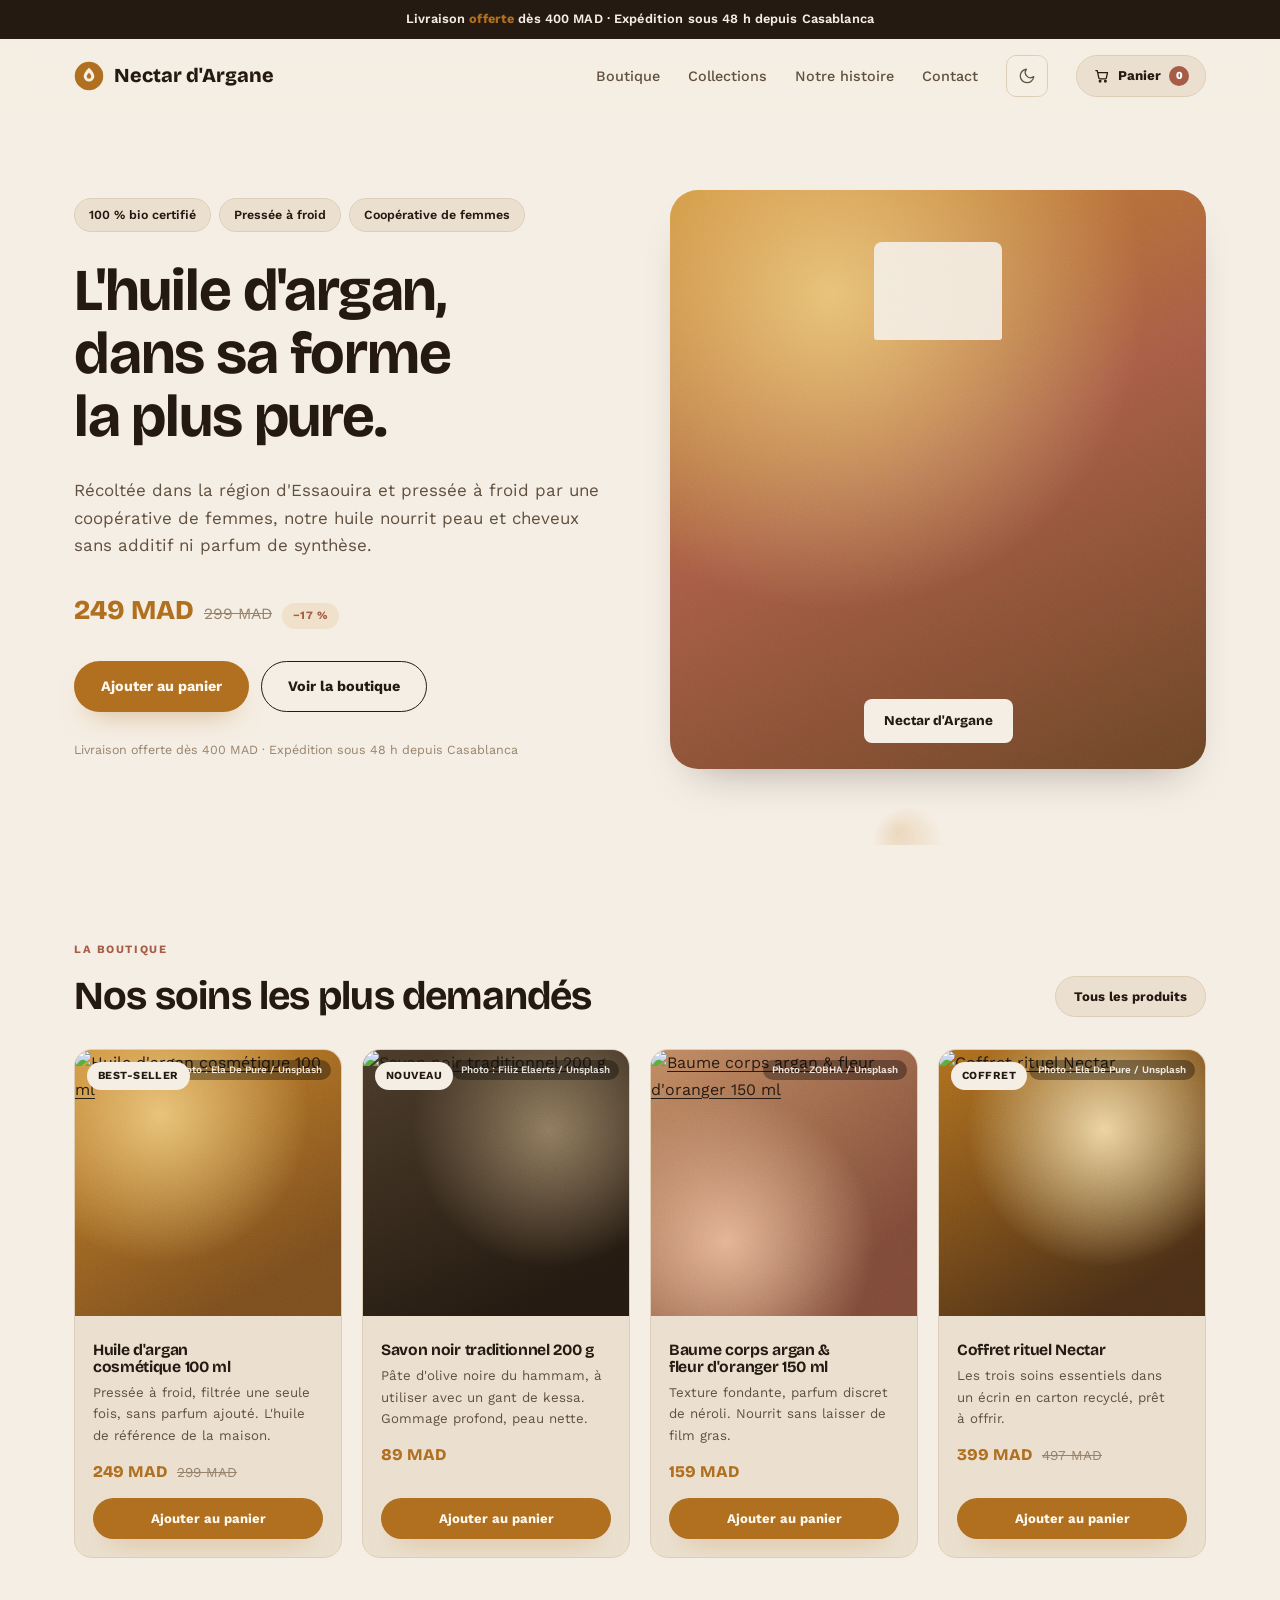
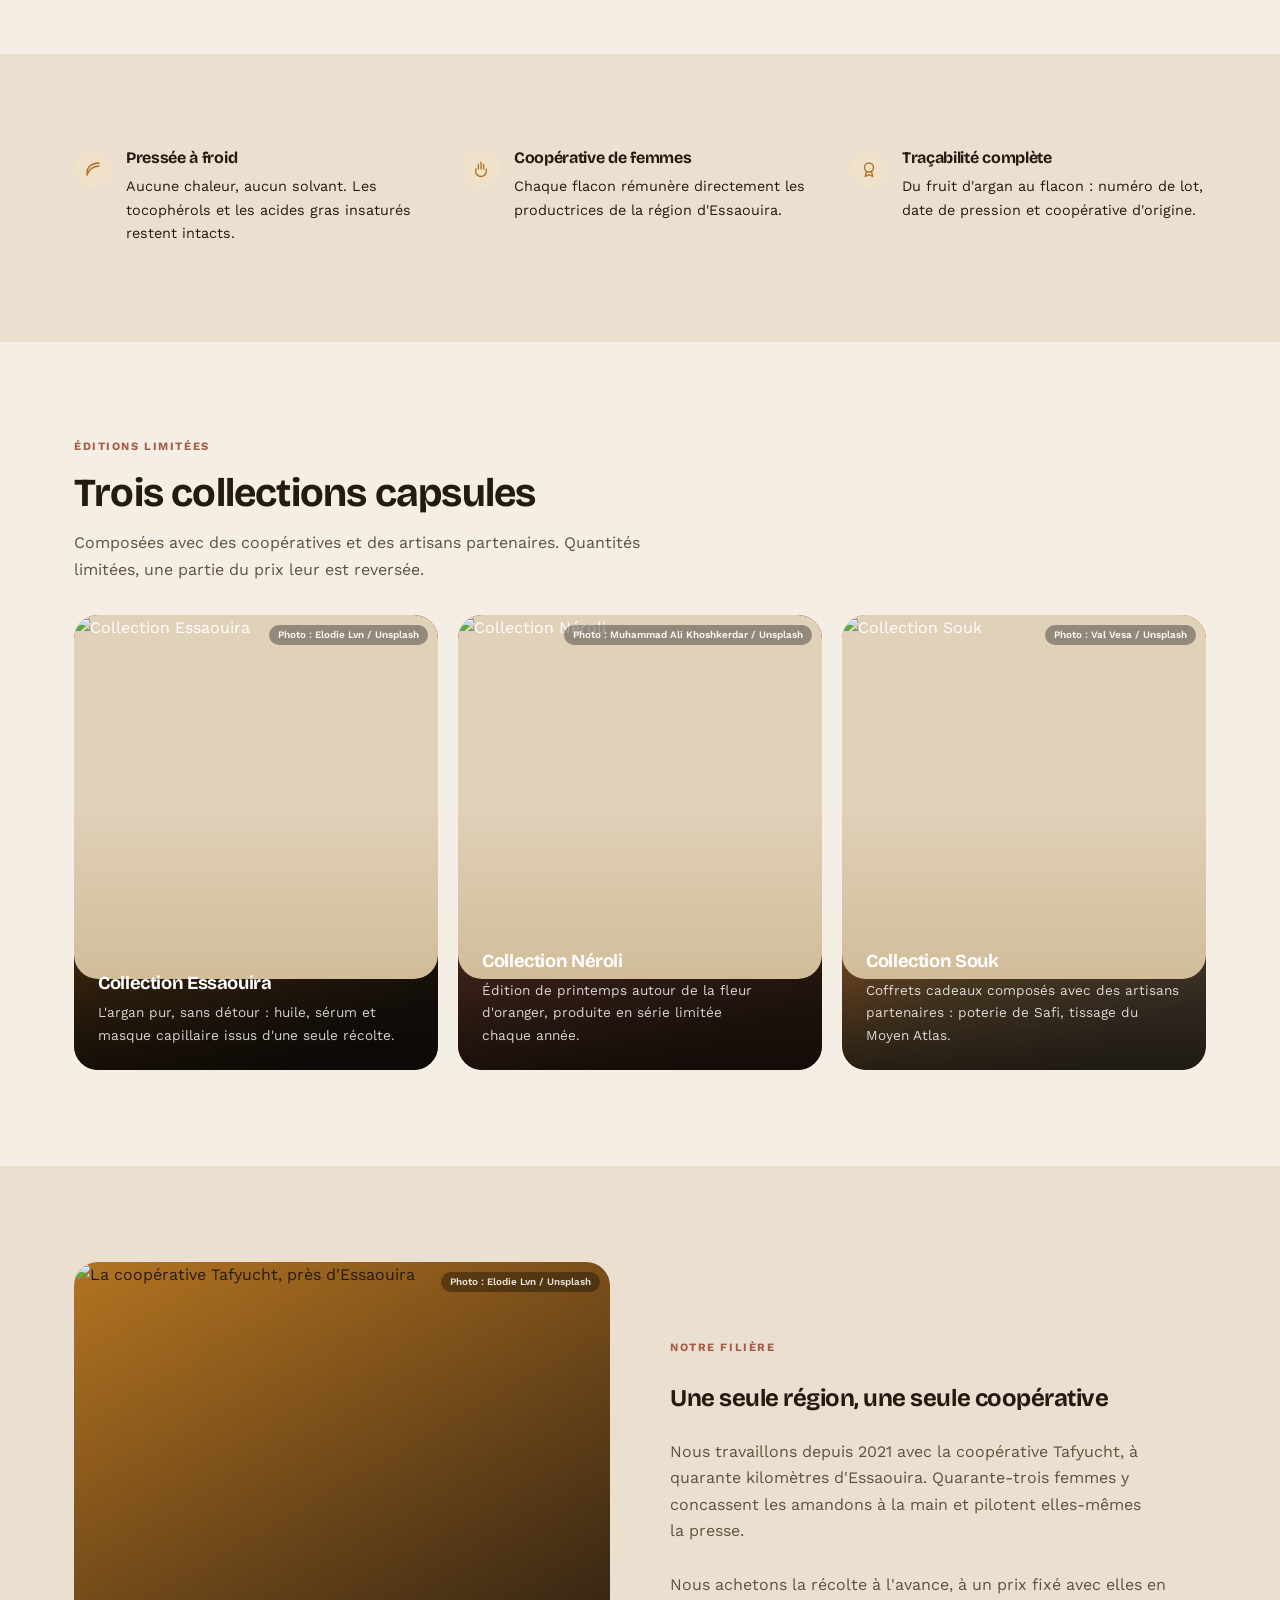
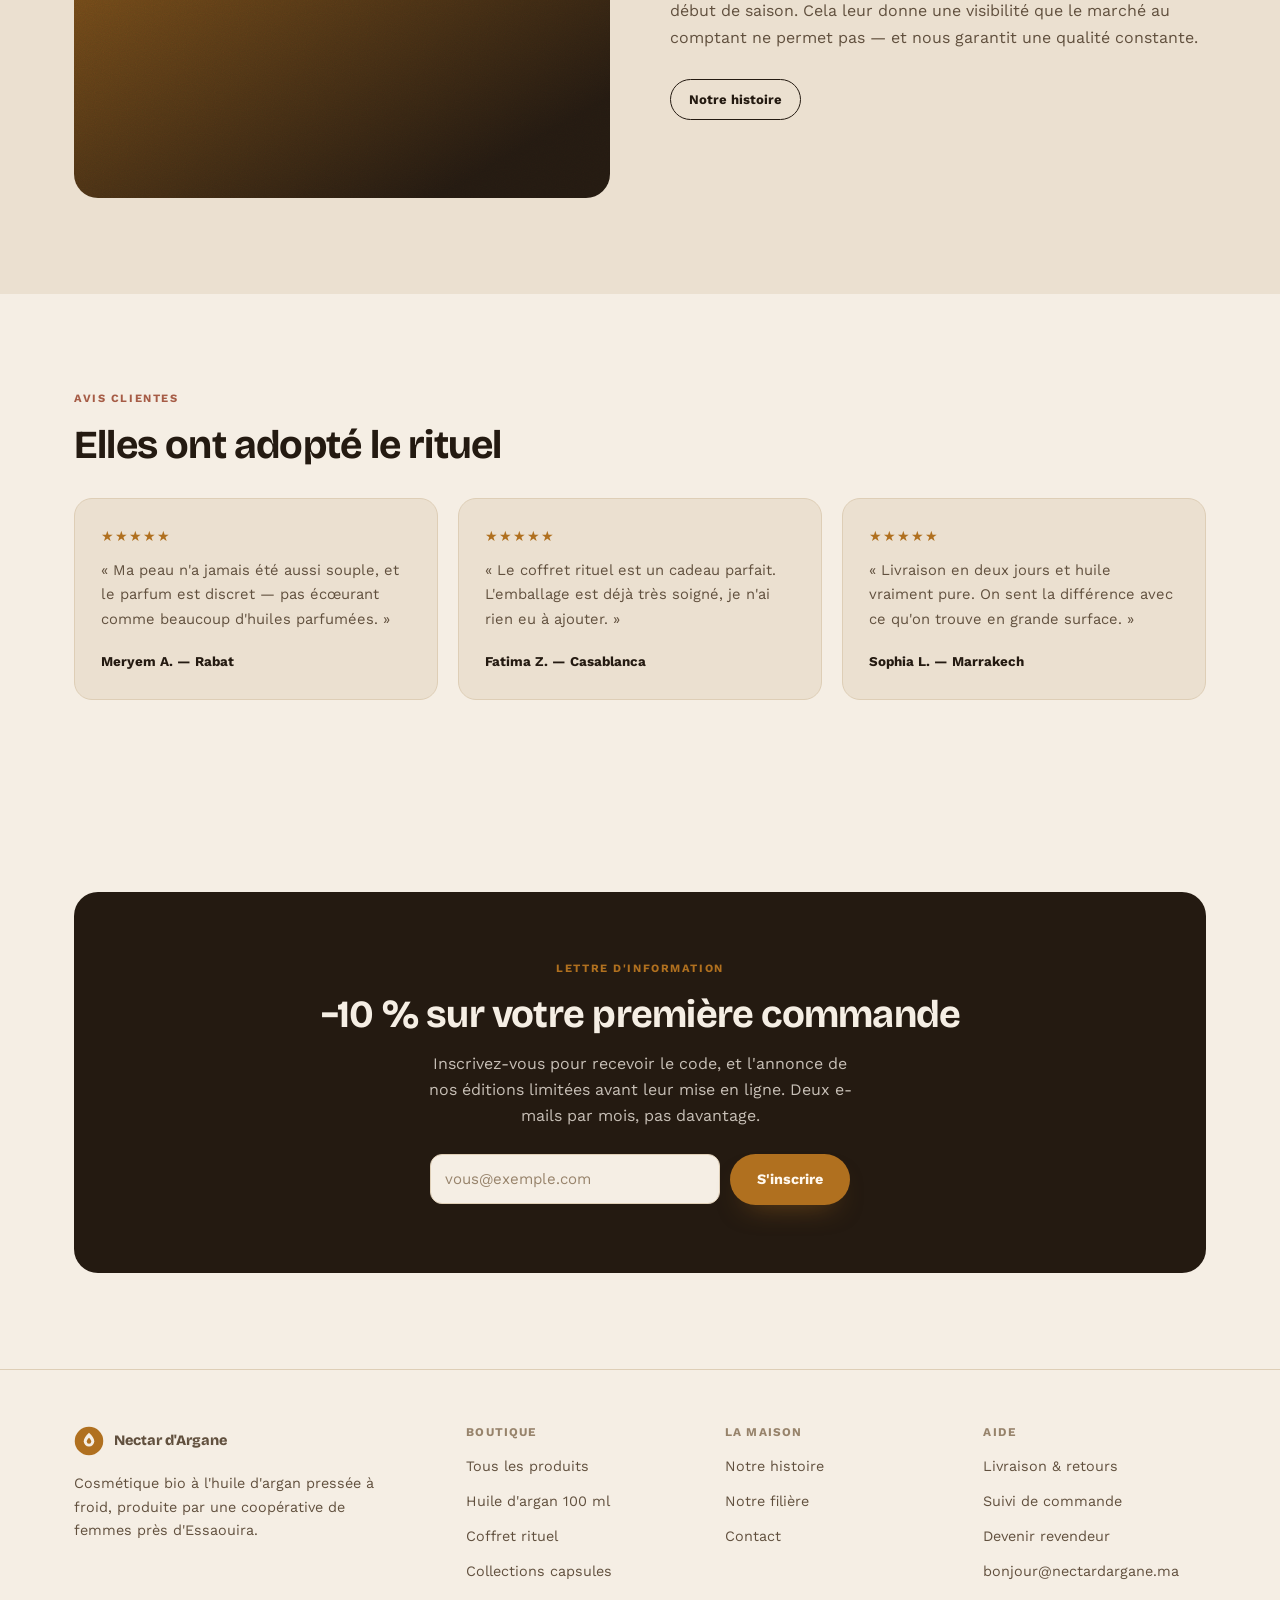
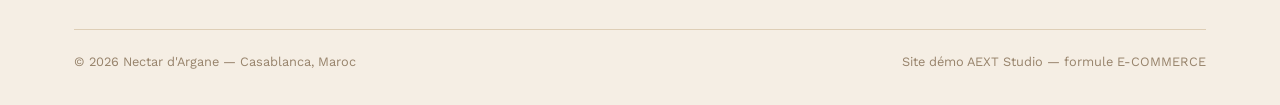
==== commit 4824a62a: "Mise a jour du site - balise robots explicite sur chaque page, pages privees retirees du sitemap - i" ====
--- a/index.html
+++ b/index.html
@@ -6,6 +6,7 @@
 
   <title>Nectar d&#x27;Argane — Cosmétique bio à l&#x27;huile d&#x27;argan</title>
   <meta name="description" content="Huile d&#x27;argan bio pressée à froid, savon noir, baumes et coffrets. Produits par une coopérative de femmes près d&#x27;Essaouira. Livraison offerte dès 400 MAD.">
+  <meta name="robots" content="index, follow">
   <link rel="canonical" href="https://nectardargane.ma/">
 
   <meta name="theme-color" content="#F5EEE4" media="(prefers-color-scheme: light)">
